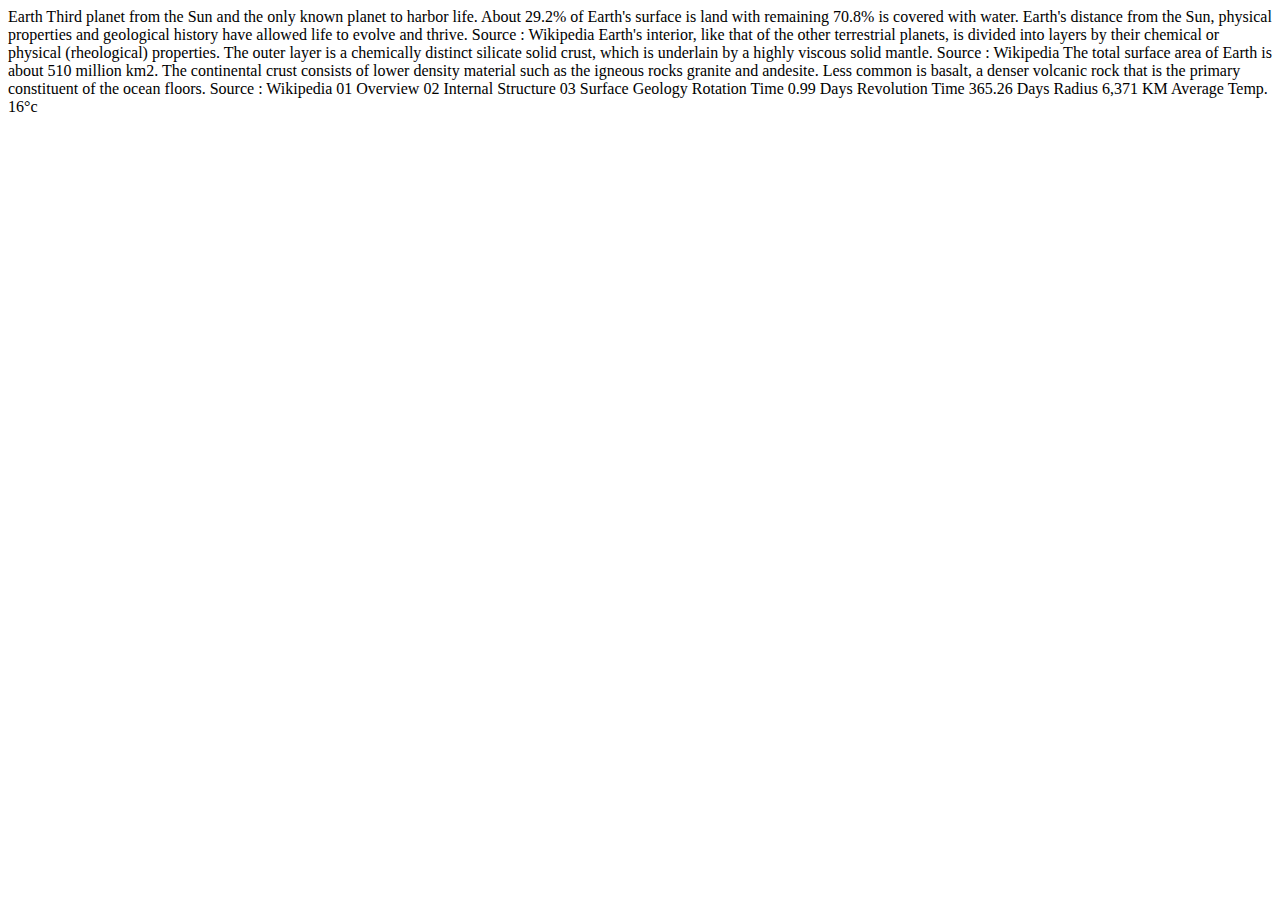
==== earth.html @ e1b175cc "Uploaded starter files" ====
<!DOCTYPE html>
<html lang="en">
<head>
  <meta charset="UTF-8">
  <meta name="viewport" content="width=device-width, initial-scale=1.0">

  <link rel="icon" type="image/png" sizes="32x32" href="./assets/favicon-32x32.png">
  
  <title>Frontend Mentor | Planets fact site</title>
</head>
<body>
  Earth

  <!-- Overview Content Start -->

  Third planet from the Sun and the only known planet to harbor life. 
  About 29.2% of Earth's surface is land with remaining 70.8% is 
  covered with water. Earth's distance from the Sun, physical properties 
  and geological history have allowed life to evolve and thrive.

  Source : Wikipedia <!-- URL: https://en.wikipedia.org/wiki/Earth -->

  <!-- Overview Content End -->

  <!-- Internal Structure Content Start -->

  Earth's interior, like that of the other terrestrial planets, is divided 
  into layers by their chemical or physical (rheological) properties. The 
  outer layer is a chemically distinct silicate solid crust, which is 
  underlain by a highly viscous solid mantle.

  Source : Wikipedia <!-- URL: https://en.wikipedia.org/wiki/Earth#Internal_structure -->

  <!-- Internal Structure Content End -->

  <!-- Surface Geology Content Start -->

  The total surface area of Earth is about 510 million km2. The continental 
  crust consists of lower density material such as the igneous rocks granite 
  and andesite. Less common is basalt, a denser volcanic rock that is the 
  primary constituent of the ocean floors.

  Source : Wikipedia <!-- URL: https://en.wikipedia.org/wiki/Earth#Surface -->

  <!-- Surface Geology Content End -->

  01 Overview
  02 Internal Structure
  03 Surface Geology

  Rotation Time
  0.99 Days

  Revolution Time
  365.26 Days

  Radius
  6,371 KM

  Average Temp.
  16°c
</body>
</html>
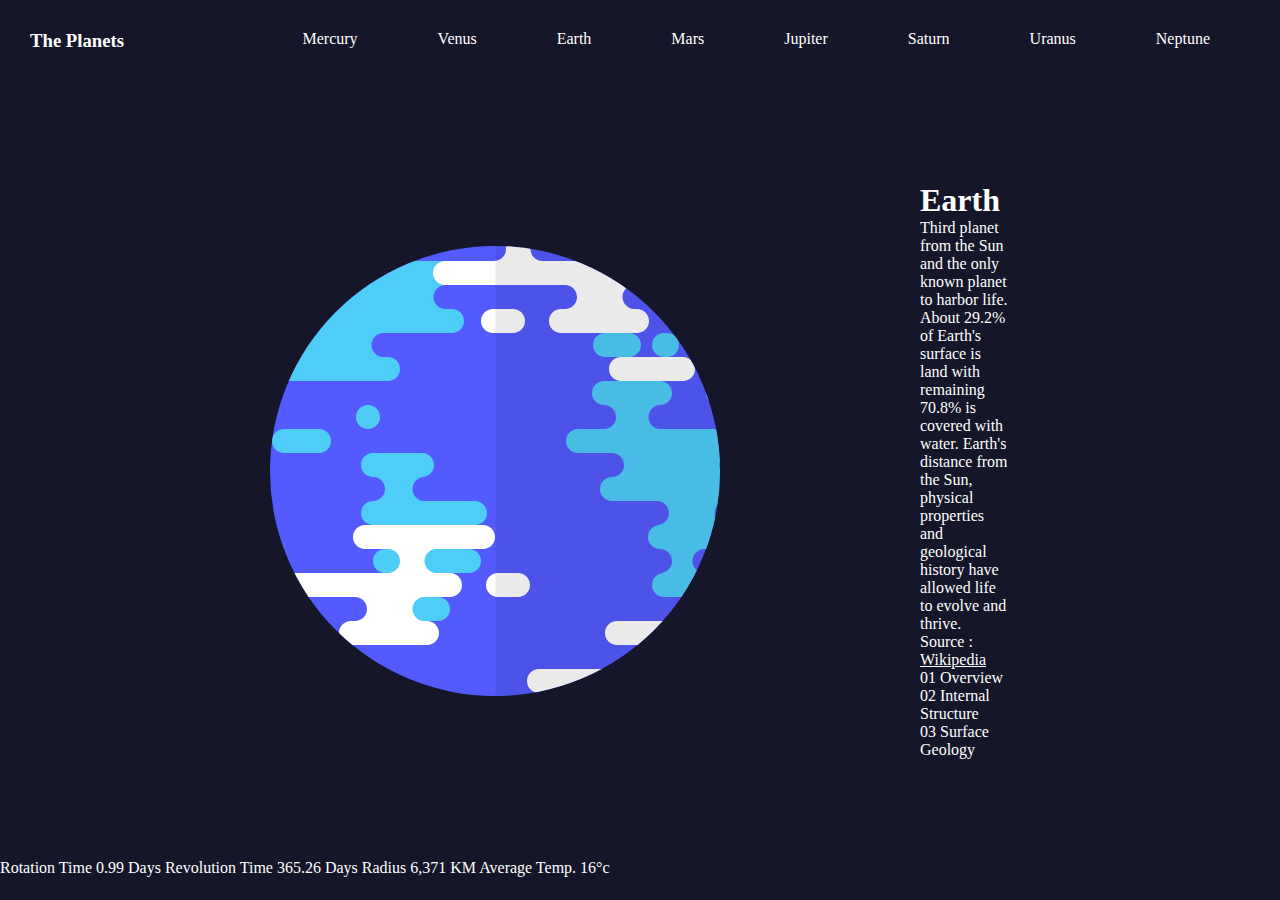
==== commit c6ca71f1: "Still working on Earth's page" ====
--- a/earth.html
+++ b/earth.html
@@ -1,63 +1,78 @@
-<!DOCTYPE html>
-<html lang="en">
-<head>
-  <meta charset="UTF-8">
-  <meta name="viewport" content="width=device-width, initial-scale=1.0">
-
-  <link rel="icon" type="image/png" sizes="32x32" href="./assets/favicon-32x32.png">
-  
-  <title>Frontend Mentor | Planets fact site</title>
-</head>
-<body>
-  Earth
-
-  <!-- Overview Content Start -->
-
-  Third planet from the Sun and the only known planet to harbor life. 
-  About 29.2% of Earth's surface is land with remaining 70.8% is 
-  covered with water. Earth's distance from the Sun, physical properties 
-  and geological history have allowed life to evolve and thrive.
-
-  Source : Wikipedia <!-- URL: https://en.wikipedia.org/wiki/Earth -->
-
-  <!-- Overview Content End -->
-
-  <!-- Internal Structure Content Start -->
-
-  Earth's interior, like that of the other terrestrial planets, is divided 
-  into layers by their chemical or physical (rheological) properties. The 
-  outer layer is a chemically distinct silicate solid crust, which is 
-  underlain by a highly viscous solid mantle.
-
-  Source : Wikipedia <!-- URL: https://en.wikipedia.org/wiki/Earth#Internal_structure -->
-
-  <!-- Internal Structure Content End -->
-
-  <!-- Surface Geology Content Start -->
-
-  The total surface area of Earth is about 510 million km2. The continental 
-  crust consists of lower density material such as the igneous rocks granite 
-  and andesite. Less common is basalt, a denser volcanic rock that is the 
-  primary constituent of the ocean floors.
-
-  Source : Wikipedia <!-- URL: https://en.wikipedia.org/wiki/Earth#Surface -->
-
-  <!-- Surface Geology Content End -->
-
-  01 Overview
-  02 Internal Structure
-  03 Surface Geology
-
-  Rotation Time
-  0.99 Days
-
-  Revolution Time
-  365.26 Days
-
-  Radius
-  6,371 KM
-
-  Average Temp.
-  16°c
-</body>
+<!DOCTYPE html>
+<html lang="en">
+<head>
+  <meta charset="UTF-8">
+  <meta name="viewport" content="width=device-width, initial-scale=1.0">
+
+  <link rel="icon" type="image/png" sizes="32x32" href="./assets/favicon-32x32.png">
+  <link rel="stylesheet" href="styles/style.css">
+  <title>Frontend Mentor | Planets fact site</title>
+</head>
+<body>
+<div id="header" >
+  <h3>The Planets</h3>
+  <div id="planet_names">
+
+  </div>
+</div>
+<div class="container">
+  <img src="assets/planet-earth.svg" alt="Earth" id='earth' class='planet_img' onmouseover="earthImg()" onmouseout="earthImgRevert()"/>
+  <div class="planet_info">
+        <h1>Earth</h1>
+
+        <!-- Overview Content Start -->
+
+        <p>Third planet from the Sun and the only known planet to harbor life. 
+        About 29.2% of Earth's surface is land with remaining 70.8% is 
+        covered with water. Earth's distance from the Sun, physical properties 
+        and geological history have allowed life to evolve and thrive.</p>
+
+        <p>Source : <a href="https://en.wikipedia.org/wiki/Earth">Wikipedia</a></p> <!-- URL: https://en.wikipedia.org/wiki/Earth -->
+
+        <!-- Overview Content End -->
+
+        <!-- Internal Structure Content Start -->
+
+        <!-- Earth's interior, like that of the other terrestrial planets, is divided 
+        into layers by their chemical or physical (rheological) properties. The 
+        outer layer is a chemically distinct silicate solid crust, which is 
+        underlain by a highly viscous solid mantle.
+
+        Source : Wikipedia URL: https://en.wikipedia.org/wiki/Earth#Internal_structure -->
+
+        <!-- Internal Structure Content End -->
+
+        <!-- Surface Geology Content Start -->
+
+        <!-- The total surface area of Earth is about 510 million km2. The continental 
+        crust consists of lower density material such as the igneous rocks granite 
+        and andesite. Less common is basalt, a denser volcanic rock that is the 
+        primary constituent of the ocean floors.
+
+        Source : Wikipedia URL: https://en.wikipedia.org/wiki/Earth#Surface -->
+
+        <!-- Surface Geology Content End -->
+        <div class="buttons">
+          <p>01 Overview</p>
+          <p>02 Internal Structure</p>
+          <p>03 Surface Geology</p>
+        </div>
+  </div>
+  
+</div>
+<div class='footer'>
+    Rotation Time
+    0.99 Days
+
+    Revolution Time
+    365.26 Days
+
+    Radius
+    6,371 KM
+
+    Average Temp.
+    16°c
+  </div>
+  <script src="js/script.js"></script>
+</body>
 </html>--- a/styles/style.css
+++ b/styles/style.css
@@ -0,0 +1,44 @@
+*{
+ box-sizing: border-box;
+ margin: 0;
+ padding: 0;
+ color: #ffffff
+}
+
+body{
+   background-color: rgb(21,22,41);
+
+}
+
+#header{
+ display: flex;
+ justify-content: space-between;
+ padding: 30px
+ 
+}
+
+#planet_names{
+    display: flex;
+    justify-content: space-between;
+    
+}
+
+#planet_names > p{
+    margin: 0 40px
+}
+
+.container{
+    margin: 0 70px;
+}
+
+.container{
+    display: flex;
+    flex-direction: row;
+    align-items: center;
+    padding: 100px
+}
+
+.planet_info, .planet_img{
+    margin: 0 100px;
+}
+
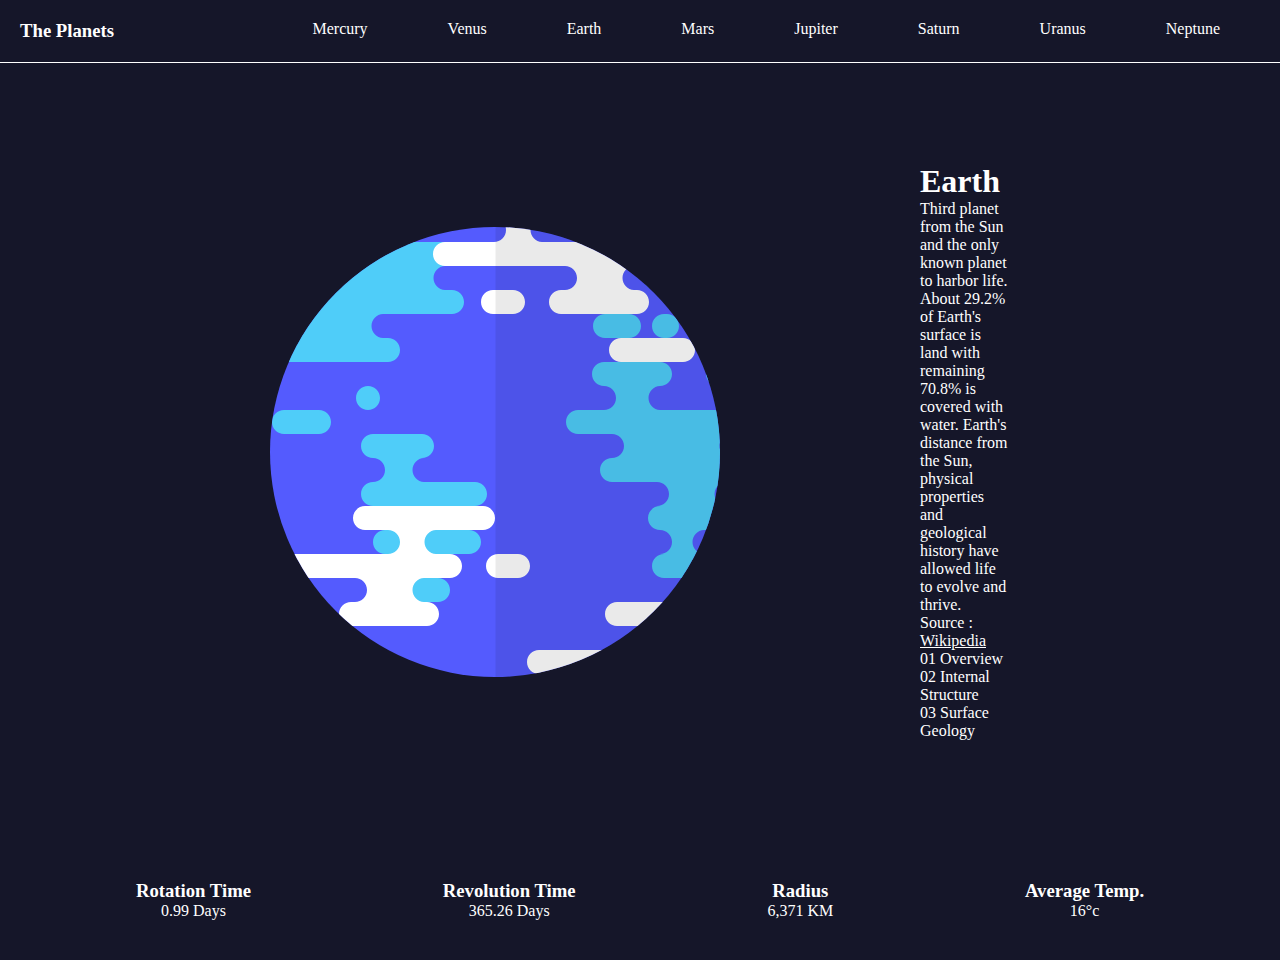
==== commit 28be5fd0: "added styles to footer" ====
--- a/earth.html
+++ b/earth.html
@@ -61,17 +61,25 @@
   
 </div>
 <div class='footer'>
-    Rotation Time
-    0.99 Days
+    <div class='stats'>
+        <h3>Rotation Time</h3>
+        <p>0.99 Days</p>
+    </div>  
 
-    Revolution Time
-    365.26 Days
+    <div class='stats'>
+        <h3>Revolution Time</h3>
+        <p>365.26 Days</p>
+    </div>
+    
+    <div class='stats'>
+      <h3>Radius</h3>
+      <p>6,371 KM</p>
+    </div>
 
-    Radius
-    6,371 KM
-
-    Average Temp.
-    16°c
+    <div class='stats'>
+      <h3>Average Temp.</h3>
+      <p>16°c</p>
+    </div>
   </div>
   <script src="js/script.js"></script>
 </body>
--- a/styles/style.css
+++ b/styles/style.css
@@ -13,7 +13,8 @@
 #header{
  display: flex;
  justify-content: space-between;
- padding: 30px
+ padding: 20px;
+ border-bottom: 1px solid #FFFFFF;
  
 }
 
@@ -42,3 +43,16 @@
     margin: 0 100px;
 }
 
+.footer{
+    display: flex;
+    justify-content: space-around;
+    padding: 40px;
+    
+}
+
+.stats{
+    display: flex;
+    flex-direction: column;
+    align-items: center;
+}
+
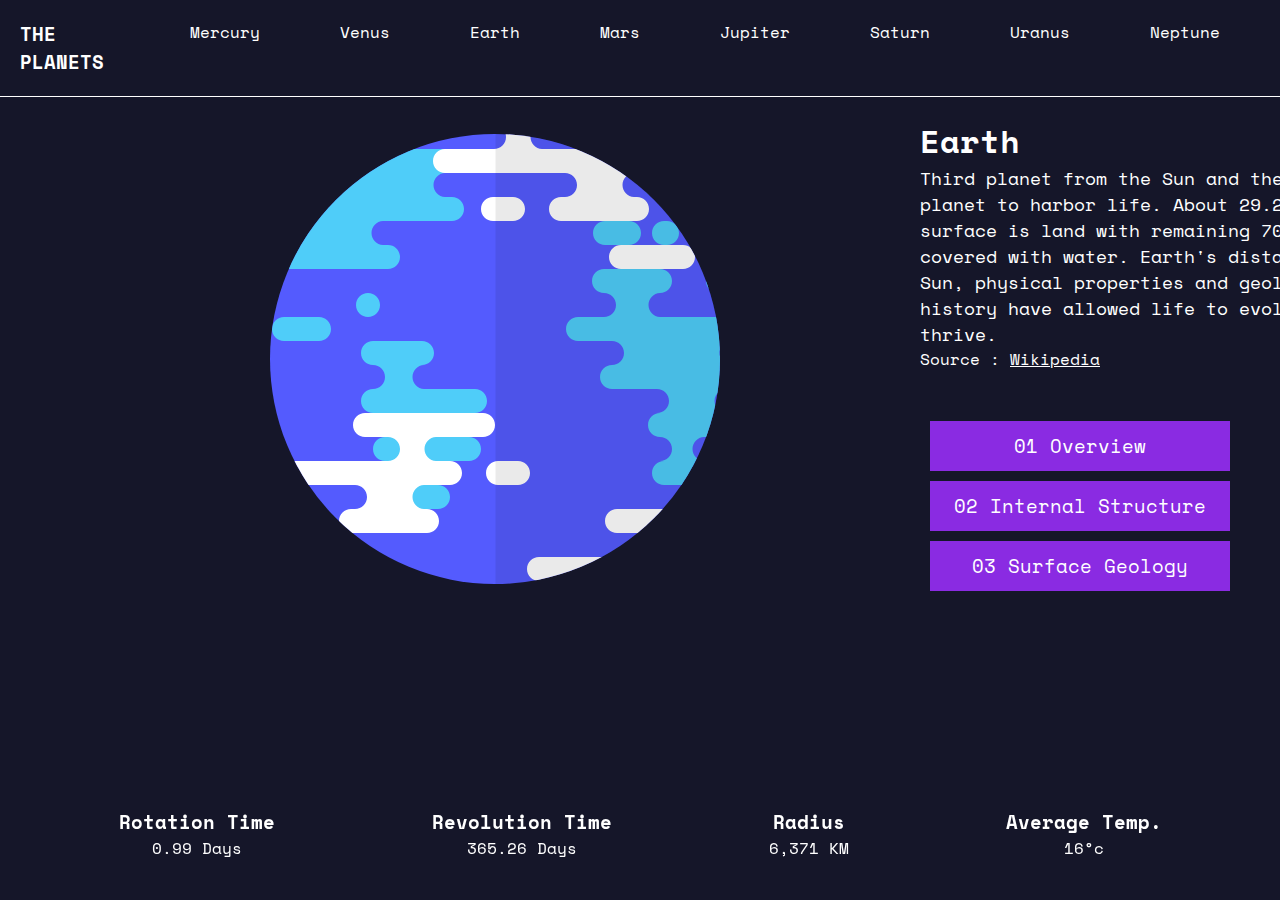
==== commit 107da107: "Updated styling" ====
--- a/earth.html
+++ b/earth.html
@@ -21,42 +21,50 @@
         <h1>Earth</h1>
 
         <!-- Overview Content Start -->
+        <div id='para1'>
+          <p class='paragraph para1'>Third planet from the Sun and the only known planet to harbor life. 
+          About 29.2% of Earth's surface is land with remaining 70.8% is 
+          covered with water. Earth's distance from the Sun, physical properties 
+          and geological history have allowed life to evolve and thrive.</p>
 
-        <p>Third planet from the Sun and the only known planet to harbor life. 
-        About 29.2% of Earth's surface is land with remaining 70.8% is 
-        covered with water. Earth's distance from the Sun, physical properties 
-        and geological history have allowed life to evolve and thrive.</p>
-
-        <p>Source : <a href="https://en.wikipedia.org/wiki/Earth">Wikipedia</a></p> <!-- URL: https://en.wikipedia.org/wiki/Earth -->
-
+          <p class='url para1'>Source : <a href="https://en.wikipedia.org/wiki/Earth">Wikipedia</a></p> <!-- URL: https://en.wikipedia.org/wiki/Earth -->
+        </div>
         <!-- Overview Content End -->
 
         <!-- Internal Structure Content Start -->
+        <div id='para2'>
+          <p class='paragraph para2'>Earth's interior, like that of the other terrestrial planets, is divided 
+          into layers by their chemical or physical (rheological) properties. The 
+          outer layer is a chemically distinct silicate solid crust, which is 
+          underlain by a highly viscous solid mantle.</p>
 
-        <!-- Earth's interior, like that of the other terrestrial planets, is divided 
-        into layers by their chemical or physical (rheological) properties. The 
-        outer layer is a chemically distinct silicate solid crust, which is 
-        underlain by a highly viscous solid mantle.
-
-        Source : Wikipedia URL: https://en.wikipedia.org/wiki/Earth#Internal_structure -->
-
+          <p class='url para2'>Source : <a href='https://en.wikipedia.org/wiki/Earth#Internal_structure'>Wikipedia</a></p>
+        </div>
         <!-- Internal Structure Content End -->
 
         <!-- Surface Geology Content Start -->
+        <div id='para3'>
+          <p class='paragraph'>Earth's interior, like that of the other terrestrial planets, is divided 
+          The total surface area of Earth is about 510 million km2. The continental 
+          crust consists of lower density material such as the igneous rocks granite 
+          and andesite. Less common is basalt, a denser volcanic rock that is the 
+          primary constituent of the ocean floors.</p>
 
-        <!-- The total surface area of Earth is about 510 million km2. The continental 
-        crust consists of lower density material such as the igneous rocks granite 
-        and andesite. Less common is basalt, a denser volcanic rock that is the 
-        primary constituent of the ocean floors.
-
-        Source : Wikipedia URL: https://en.wikipedia.org/wiki/Earth#Surface -->
-
+          <p class='url'>Source : <a href='https://en.wikipedia.org/wiki/Earth#Surface'>Wikipedia</a></p> 
+        </div>
         <!-- Surface Geology Content End -->
         <div class="buttons">
-          <p>01 Overview</p>
-          <p>02 Internal Structure</p>
-          <p>03 Surface Geology</p>
+          <div class='information' onclick="hide_para2_3()">
+            01 Overview
+          </div>
+          <div class='information' onclick ="hide_para1_3()">
+            02 Internal Structure
+          </div>
+          <div class='information' onclick="hide_para1_2()">
+            03 Surface Geology
+          </div>
         </div>
+
   </div>
   
 </div>
--- a/styles/style.css
+++ b/styles/style.css
@@ -1,8 +1,11 @@
+@import url('https://fonts.googleapis.com/css2?family=Space+Mono&display=swap');
+
 *{
  box-sizing: border-box;
  margin: 0;
  padding: 0;
- color: #ffffff
+ color: #ffffff;
+ font-family: "Space Mono",sans-serif;
 }
 
 body{
@@ -18,6 +21,10 @@
  
 }
 
+#header > h3{
+    text-transform: uppercase;
+}
+
 #planet_names{
     display: flex;
     justify-content: space-between;
@@ -25,7 +32,8 @@
 }
 
 #planet_names > p{
-    margin: 0 40px
+    margin: 0 40px;
+    cursor: pointer;
 }
 
 .container{
@@ -36,18 +44,32 @@
     display: flex;
     flex-direction: row;
     align-items: center;
-    padding: 100px
+    padding: 20px 100px 0 100px;
 }
 
 .planet_info, .planet_img{
     margin: 0 100px;
 }
 
+.paragraph{
+    font-size: large;
+    width: 500px
+}
+
 .footer{
+    padding: 20px 0 0 0;
     display: flex;
     justify-content: space-around;
     padding: 40px;
+    position: fixed;
+    left: 0;
+    bottom: 0;
+    width: 100vw;
     
+}
+
+.url{
+    margin-bottom: 50px;
 }
 
 .stats{
@@ -56,3 +78,24 @@
     align-items: center;
 }
 
+
+.buttons > .information{
+    background-color: blueviolet;
+    padding: 10px 0;
+    margin: 10px;
+    text-align: center;
+    font-size: larger;
+    height: 50px;
+    width: 300px;
+    cursor: pointer
+    
+
+}
+
+#para2{
+    display: none;
+}
+
+#para3{
+    display: none;
+}
